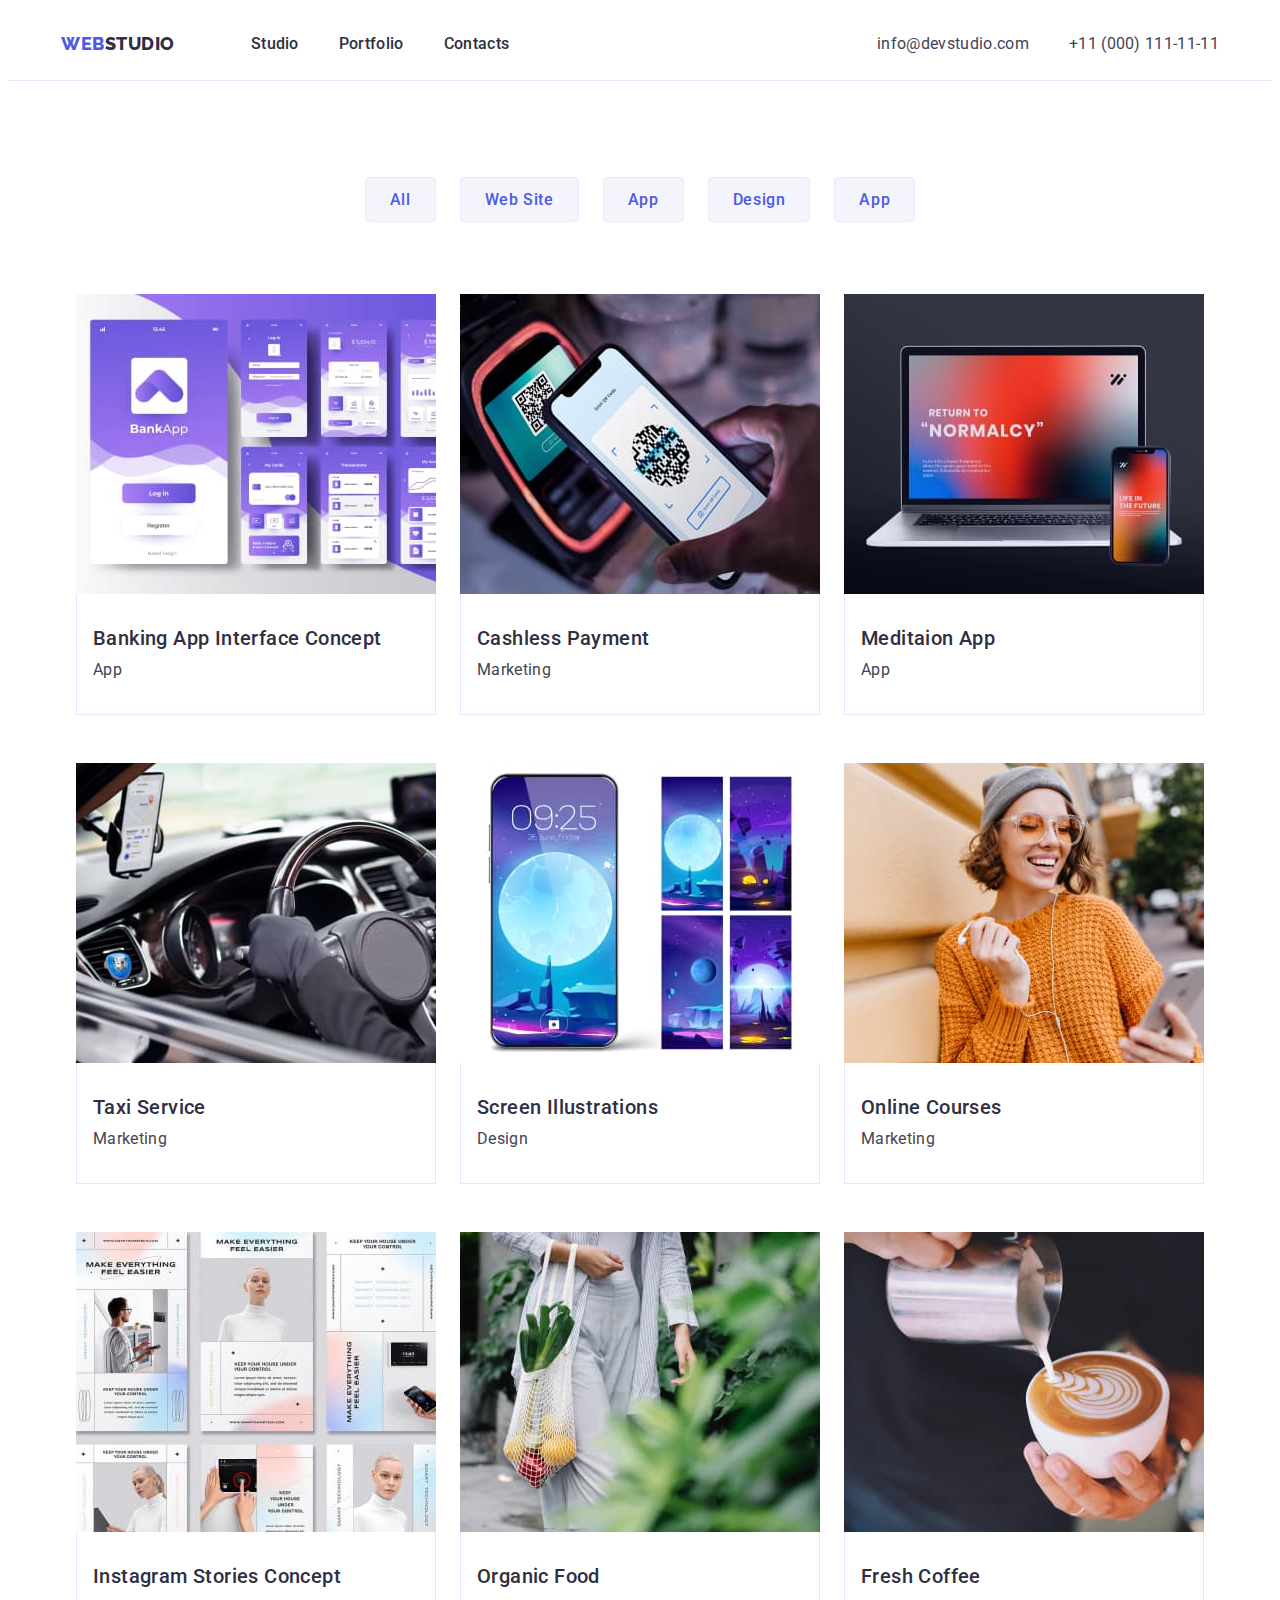
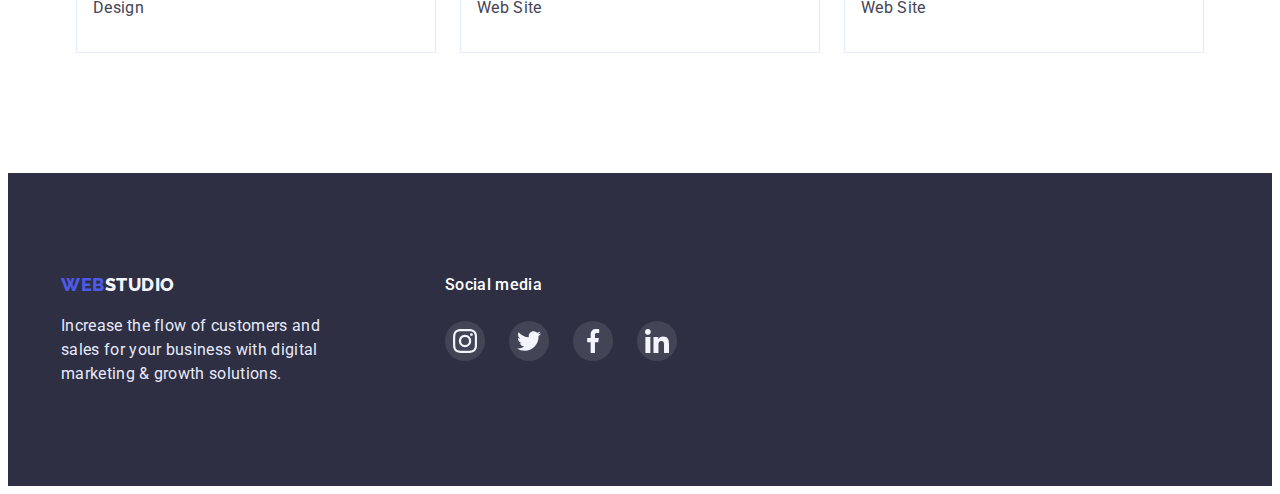
==== portfolio.html @ 9e955ab5 "1" ====
<!DOCTYPE html>
<html lang="en">
<head>
    <meta charset="UTF-8">
    <meta http-equiv="X-UA-Compatible" content="IE=edge">
    <meta name="viewport" content="width=device-width, initial-scale=1.0">
    <title>WebStudio</title>
    <link rel="preconnect" href="https://fonts.googleapis.com">
    <link rel="preconnect" href="https://fonts.gstatic.com" crossorigin>
    <link href="https://fonts.googleapis.com/css2?family=Raleway:wght@800&family=Roboto:wght@400;500;700;900&display=swap"
        rel="stylesheet">
    <link rel="stylesheet" href="https://cdnjs.cloudflare.com/ajax/libs/modern-normalize/1.1.0/modern-normalize.min.css"
        integrity="sha512-wpPYUAdjBVSE4KJnH1VR1HeZfpl1ub8YT/NKx4PuQ5NmX2tKuGu6U/JRp5y+Y8XG2tV+wKQpNHVUX03MfMFn9Q=="
        crossorigin="anonymous" referrerpolicy="no-referrer" />

    <link rel="stylesheet" href="./css/styles.css">
</head>
<body>
    <header class="header">
        <div class="container">
            <div class="header-container">
                <nav class="header-nav">
                    <a class="logo-web" href="./index.html">Web<span class="logo-dark">studio</span></a>
                    <ul class="header-link">
                        <li class="header-menu"> <a class="nav-link" href="./index.html">Studio</a></li>
                        <li class="header-menu"> <a class="nav-link" href="./portfolio.html">Portfolio</a></li>
                        <li class="header-menu"> <a class="nav-link" href="">Contacts</a></li>
                    </ul>
                </nav>
                <address>
                    <ul class="address-link">
                        <li> <a class="address-menu" href="mailto:info@devstudio.com">info@devstudio.com</a></li>
                        <li> <a class="address-menu" href="tel:+110001111111">+11 (000) 111-11-11</a></li>
                    </ul>
                </address>
            </div>
        </div>
    </header>
    <main>
    <!-- portfolio section -->
        <section class="section-portfolio">
            <div class="container nav-portfolio">
                <h1 hidden>features</h1>
                <ul class="nav-button">
                    <li><button class="filter-button" type="button">All</button></li>
                    <li><button class="filter-button" type="button">Web Site</button></li>
                    <li><button class="filter-button" type="button">App</button></li>
                    <li><button class="filter-button" type="button">Design</button></li>
                    <li><button class="filter-button" type="button">App</button></li>
                </ul>
            </div>
            <div class="container cards">
                <ul class="cards-item">
                    <li class="card">
                        <img src="./images/app-interface.jpg" alt="mobile interface" width="360" height="300">
                        <div class="cards-text">
                        <h2 class="filter-title">Banking App Interface Concept</h2>
                        <p>App</p>
                        </div>
                    </li>
                    <li class="card">
                        <img src="./images/cashless-payment.jpg" alt="mobile app" width="360" height="300">
                        <div class="cards-text">
                        <h2 class="filter-title">Cashless Payment</h2>
                        <p>Marketing</p>
                        </div>
                    </li>
                    <li class="card">
                        <img src="./images/laptop.jpg" alt="laptop" width="360" height="300">
                        <div class="cards-text">
                        <h2 class="filter-title">Meditaion App</h2>
                        <p>App</p>
                        </div>
                    </li>
                    <li class="card">
                        <img src="./images/driver.jpg" alt="driver" width="360" height="300">
                        <div class="cards-text">
                        <h2 class="filter-title">Taxi Service</h2>
                        <p>Marketing</p>
                        </div>
                    </li>
                    <li class="card">
                        <img src="./images/mobile-screen.jpg" alt="mobile screen" width="360" height="300">
                        <div class="cards-text">
                        <h2 class="filter-title">Screen Illustrations</h2>
                        <p>Design</p>
                        </div>
                    </li>
                    <li class="card">
                        <img src="./images/gerl.jpg" alt="girl in orange sweater" width="360" height="300">
                        <div class="cards-text">
                        <h2 class="filter-title">Online Courses</h2>
                        <p>Marketing</p>
                        </div>
                    </li>
                    <li class="card">
                        <img src="./images/instagram-stories.jpg" alt="instagram page" width="360" height="300">
                        <div class="cards-text">
                        <h2 class="filter-title">Instagram Stories Concept</h2>
                        <p>Design</p>
                        </div>
                    </li>
                    <li class="card">
                        <img src="./images/vegetables.jpg" alt="vegetables" width="360" height="300">
                        <div class="cards-text">
                        <h2 class="filter-title">Organic Food</h2>
                        <p>Web Site</p>
                        </div>
                    </li>
                    <li class="card">
                        <img src="./images/cup-of-coffee.jpg" alt="cup of coffee" width="360" height="300">
                        <div class="cards-text">
                        <h2 class="filter-title">Fresh Coffee</h2>
                        <p>Web Site</p>
                        </div>
                    </li>
                </ul>
            </div>
        </section>
    </main>
    <footer class="footer-back">
        <div class="container footer-container">
            <div class="footer-item">
                <a class="logo-web" href="./index.html">Web<span class="logo-light">studio</span></a>
                <p class="footer-text">Increase the flow of customers and sales for your business with digital marketing &
                    growth solutions.</p>
            </div>
            <div class="social-footer">
                <h2 class="social-footer-title">Social media</h2>
                <ul class="social-list">
                    <li class="social-item-footer"><a class="social-link-footer" href="#"><svg class="social-icon-footer">
                                <use href="./images/icons.svg#icon-instagram"></use>
                            </svg></a></li>
                    <li class="social-item-footer"><a class="social-link-footer" href="#"><svg class="social-icon-footer">
                                <use href="./images/icons.svg#icon-twitter"></use>
                            </svg></a></li>
                    <li class="social-item-footer"><a class="social-link-footer" href="#"><svg class="social-icon-footer">
                                <use href="./images/icons.svg#icon-facebook"></use>
                            </svg></a></li>
                    <li class="social-item-footer"><a class="social-link-footer" href="#"><svg class="social-icon-footer">
                                <use href="./images/icons.svg#icon-linkedin"></use>
                            </svg></a></li>
                </ul>
            </div>
        </div>
    </footer>
</body>
</html>
---- css/styles.css ----
:root {
        --color-primary: #434455;
        --color-secondary: #E7E9FC;
        --color-dark-bg: #2E2F42;
        --color-brand: #4D5AE5;
        --color-light: #fff;
        --color-light-bg: #F4F4FD;
        --color-bg-button: #404BBF;
}
p,
h1,
h2,
h3,
h4,
h5,
h6 {
        margin-top: 0;
        margin-bottom: 0;
}
ul {
        list-style: none;
        margin: 0;
        padding-left: 0;
}
img {
        display: block;
        max-width: 100%;
        height: auto;}
body {
        color: var(--color-primary);
        font-family: 'Roboto', sans-serif;
        font-weight: 400;
        line-height: 1.5;
        font-size: 16px;
        letter-spacing: 0.02em;
}
.header {
        border-bottom: 1px solid #E7E9FC;
}
.container {
        
        max-width: 1158px;
        margin: 0 auto;
        padding: 0 15px;
}
.header-container {
        display: flex;
        align-items: center;
        height: 72px;
        width: 100%;       
}
.header-nav {
        display: flex;
        align-items: center;
        flex-grow: 1;
        gap: 76px;
}
.header-link {
        list-style-type: none;
        display: flex;
        flex-direction: row;
        align-items: flex-start;
        gap: 40px;

}
.header-menu {
        display: flex;
}

/* Логотип */
.logo-web {
        color: var(--color-brand);
        font-family: 'Raleway',sans-serif;
        font-weight: 800;
        font-size: 18px;
        line-height: 1.33;
        letter-spacing: 0.03em;
        text-transform: uppercase;
        text-decoration: none;
        padding-top: 20px;
        padding-bottom: 20px;
}
.logo-dark {
        font-family: 'Raleway',sans-serif;
        font-weight: 800;
        font-size: 18px;
        line-height: 1.33;
        letter-spacing: 0.03em;
        text-transform: uppercase;
        color: var(--color-dark-bg);
}
.logo-light {
        color: var(--color-light-bg);
        font-family:'Raleway',sans-serif;
        font-weight: 800;
        font-size: 18px;
        line-height: 1.16;
        letter-spacing: 0.03em;
        text-transform: uppercase;
}
/* шапка */
.nav-link {
        text-decoration: none;
        color: var(--color-dark-bg);
        font-size: 16px;
        font-weight: 500;
        line-height: 1.5;
        letter-spacing: 0.02em;
        padding: 24px 0;
        }
.nav-link:hover,
.nav-link:focus {
        color: var(--color-bg-button);
        text-decoration: none;
        font-weight: 500;
        font-size: 16px;
        line-height: 1.5;

}
.address-link {
        list-style-type: none;
        display: flex;
        align-items: center;
        gap: 40px;
}
.address-menu {
        color: var(--color-primary);
        text-decoration: none;
        font-size: 16px;
        line-height: 1.5;
        font-style: normal;
        letter-spacing: 0.02em;
        
}
.address-menu:hover,
.address-menu:focus {
        color: var(--color-bg-button);
        text-decoration: none;
        font-size: 16px;
        line-height: 1.5;
        font-style: normal;
}
/* секция герой */
.hero-section {
        background-color: var(--color-dark-bg);
        padding: 188px 0;
        background-image: linear-gradient(rgba(46, 47, 66, 0.7), rgba(46, 47, 66, 0.7)), url('../images/people-office.jpg');
        background-repeat: no-repeat;
        background-position: center;
        background-size: cover;  
        max-width: 1440px;
        margin: 0 auto;
}
.hero-wrapper {
        display: flex;
        align-items: center;
        justify-content: center;
        flex-direction: column;
        gap: 48px;      
}
.hero-title {
        color: var(--color-light);
        font-weight: 700;
        font-size: 56px;
        line-height: 1.07;
        letter-spacing: 0.02em;
        max-width: 496px;
        text-align: center;   


}
.hero-button {
        color: var(--color-light);
        font-size: 16px;
        font-weight: 500;
        font-family: 'Roboto',sans-serif;
        line-height: 1.5;
        letter-spacing: 0.04em;
        background-color: var(--color-brand);
        box-shadow: 0px 4px 4px rgba(0, 0, 0, 0.15);
        border-radius: 4px;
        cursor: pointer;
        display: flex;
        flex-direction: row;
        align-items: flex-start;
        padding: 16px 32px;
        gap: 10px;
        border-color: var(--color-brand);
}
.hero-button:hover,
.hero-button:focus{
        color: var(--color-light);
        font-weight: 500;
        background: var(--color-bg-button);
        box-shadow: 0px 4px 4px rgba(0, 0, 0, 0.15);
        border-radius: 4px;
}
/* секция слогон! */
.features-section {
        padding: 120px 0;
}
.features-list {
        display: flex;
        align-items: flex-start;
        margin: 0;
        padding: 0;
        justify-content: space-between;
        gap: 24px;
}
.features-icons {
        display: flex;
        align-items: center;
        width: 100%;
                height: 100%;
        padding: 24px 100px;
        background-color: #F4F4FD;
        border-radius: 4px;
        fill: #2E2F42;
        margin-bottom: 8px;        
}
.features-icon {
        width: 64px;
        height: 64px;
}
.features-item {
        width: calc(100% / 3 - 72px);
        
}
.description-list{
        display: flex;
        align-items: flex-start;
        margin: 0;
        padding: 0;
        justify-content: space-between;
        flex-grow: 1;
}
.description-section {
        padding-bottom: 120px;
}
.slogan-title {
        color: var(--color-dark-bg);
        letter-spacing: 0.02em;
        font-weight: 500;
        font-size: 20px;
        line-height: 1.2;
        margin-bottom: 8px;
}

/* секция чем занимаются */
.secondary-title {
        color: var(--color-dark-bg);
        font-weight: 700;
        font-size: 36px;
        line-height: 1.11;
        letter-spacing: 0.02em;
        text-align: center;
        margin-bottom: 72px;
}

/* секция команда */
.section-team {
        background:var(--color-light-bg);
        padding: 120px 0;
}
.team-title {
        color: var(--color-dark-bg);
        font-weight: 700;
        font-size: 36px;
        line-height: 1.11;
        letter-spacing: 0.02em;
        text-align: center;
        margin-bottom: 72px;
}
.team-link {
        display: flex;
        gap: 24px;
        margin: 0;
        padding-left: 0;
        
}
.team-item {
        text-align: center;
        flex-basis: calc((100%/4)-72px);
        background: #FFFFFF;
        box-shadow: 0px 1px 6px rgba(46, 47, 66, 0.08), 0px 1px 1px rgba(46, 47, 66, 0.16), 0px 2px 1px rgba(46, 47, 66, 0.08);
        border-radius: 0px 0px 4px 4px;   
}
.team-names {
        color: var(--color-dark-bg);
        font-weight: 500;
        font-size: 20px;
        line-height: 1.2;
        letter-spacing: 0.02em;
        padding-bottom: 8px;
}
.team-text {
        padding: 32px 0;
}
/* секция клиенты */
.client-title {
        color: var(--color-dark-bg);
        font-weight: 700;
        font-size: 36px;
        line-height: 1.11;
        letter-spacing: 0.02em;
        text-align: center;
        margin-bottom: 72px;}
.section-client {
        padding: 120px 0;
}
.client-list{
        display: flex;
        gap: 24px;
        justify-content: center;
}
.client-link {
        
}
.client-icon {
        display: flex;
        width: 168px;
        height: 88px;
        color: #8E8F99;
        border: 1px solid #8E8F99;
        border-radius: 4px;
        flex-direction: row;
        align-items: center;
        justify-content: center;
}

.client-icons {
        display: inline-block;
        width: 104px;
        height: 56px;
        fill: currentColor;
}

.client-icon:hover,
.client-icon:focus{
        color: #404BBF;
        border-color:  #404BBF;
}


/* подвал */
.footer-container {
        display: flex;
        gap: 120px;
}
.footer-item {
        width: 264px;

}
.footer-back {
        background: var(--color-dark-bg);
        padding: 100px 0;
}
.footer-text {
        color: var(--color-secondary);
        margin-top: 16px;
}
.social-footer {
        display: flex;  
        flex-direction: column;   
        gap: 16px;
}
.social-footer-title {
        font-family: 'Roboto', sans-serif;
        font-style: normal;
        font-weight: 500;
        font-size: 16px;
        line-height: 1.5;
        letter-spacing: 0.02em;
        color: #FFFFFF;
}
.social-icon-footer {
        width: 24px;
        height: 24px;
}
.social-item-footer{
        width: 40px;
        height: 40px;
}
.social-link-footer{
        display: flex;
        align-items: center;
        justify-content: center;
        width: 100%;
        height: 100%;
        fill: #F4F4FD;
        border-radius: 50%;
        background: rgba(255, 255, 255, 0.1);
}
.social-link-footer:hover,
.social-link-footer:focus {
        background-color: #31D0AA;
}
/* секция фильтр */
.nav-portfolio {
        display: flex;
        justify-content: center;
        gap: 24px;
        margin-bottom: 72px;
}
.nav-button {
        display: flex;
        gap: 24px;
        
}
.filter-button {
        color: var(--color-brand);
        font-weight: 500;  
        font-size: 16px;
        font-family: 'Roboto', sans-serif;
        letter-spacing: 0.04em;
        background: var(--color-light-bg);
        border: 1px solid var(--color-secondary);
        border-radius: 4px;
        cursor: pointer;
        padding: 12px 24px;
}

.filter-button:hover,
.filter-button:focus {
        color: var(--color-light);
        font-weight: 500;
        background: var(--color-bg-button);
        box-shadow: 0px 3px 1px rgba(0, 0, 0, 0.1), 0px 2px 1px rgba(0, 0, 0, 0.08), 0px 2px 2px rgba(0, 0, 0, 0.12);
        border-radius: 4px;
        border-color: var(--color-brand);
}
.filter-title {
        color: var(--color-dark-bg);
        font-weight: 500;
        font-size: 20px;
        line-height: 1.2;
        letter-spacing: 0.02em;
        margin-bottom: 8px;
}
.section-portfolio {
        padding: 96px 0 120px 0;
}
.cards {
        display: flex;
        flex-direction: column;
        
}
.cards-item {
        display: flex;
        flex-wrap: wrap;
        justify-content: center;
        column-gap: 24px;
        row-gap: 48px;
        flex-basis: calc(100% / 3 - 48px);
        padding-left: 0;
        margin: 0;    
}
.cards-text {
        padding: 32px;
        padding-left: 16px;
        border: solid #E7E9FC;
        border-width: 0 1px 1px 1px;
}
.card:hover,
.card:focus {
        box-shadow: 0px 1px 6px rgba(46, 47, 66, 0.08), 0px 1px 1px rgba(46, 47, 66, 0.16), 0px 2px 1px rgba(46, 47, 66, 0.08);
}
/* social */
.social-list {
        display: flex;
        gap: 24px;
        justify-content: center;
        margin-top: 8px;
}
.social-link {
        display: flex;
        align-items: center;  
        justify-content: center;
        width: 100%;
        height: 100%;
        background-color: #4D5AE5;
        border-radius: 50%;
}
.social-link:hover,
.social-link:focus {
        background-color: #404BBF;
}
.social-item {   
        width: 40px;
        height: 40px;
}
.social-icon {
        width: 16px;
        height: 16px;
        fill: #F4F4FD;
}
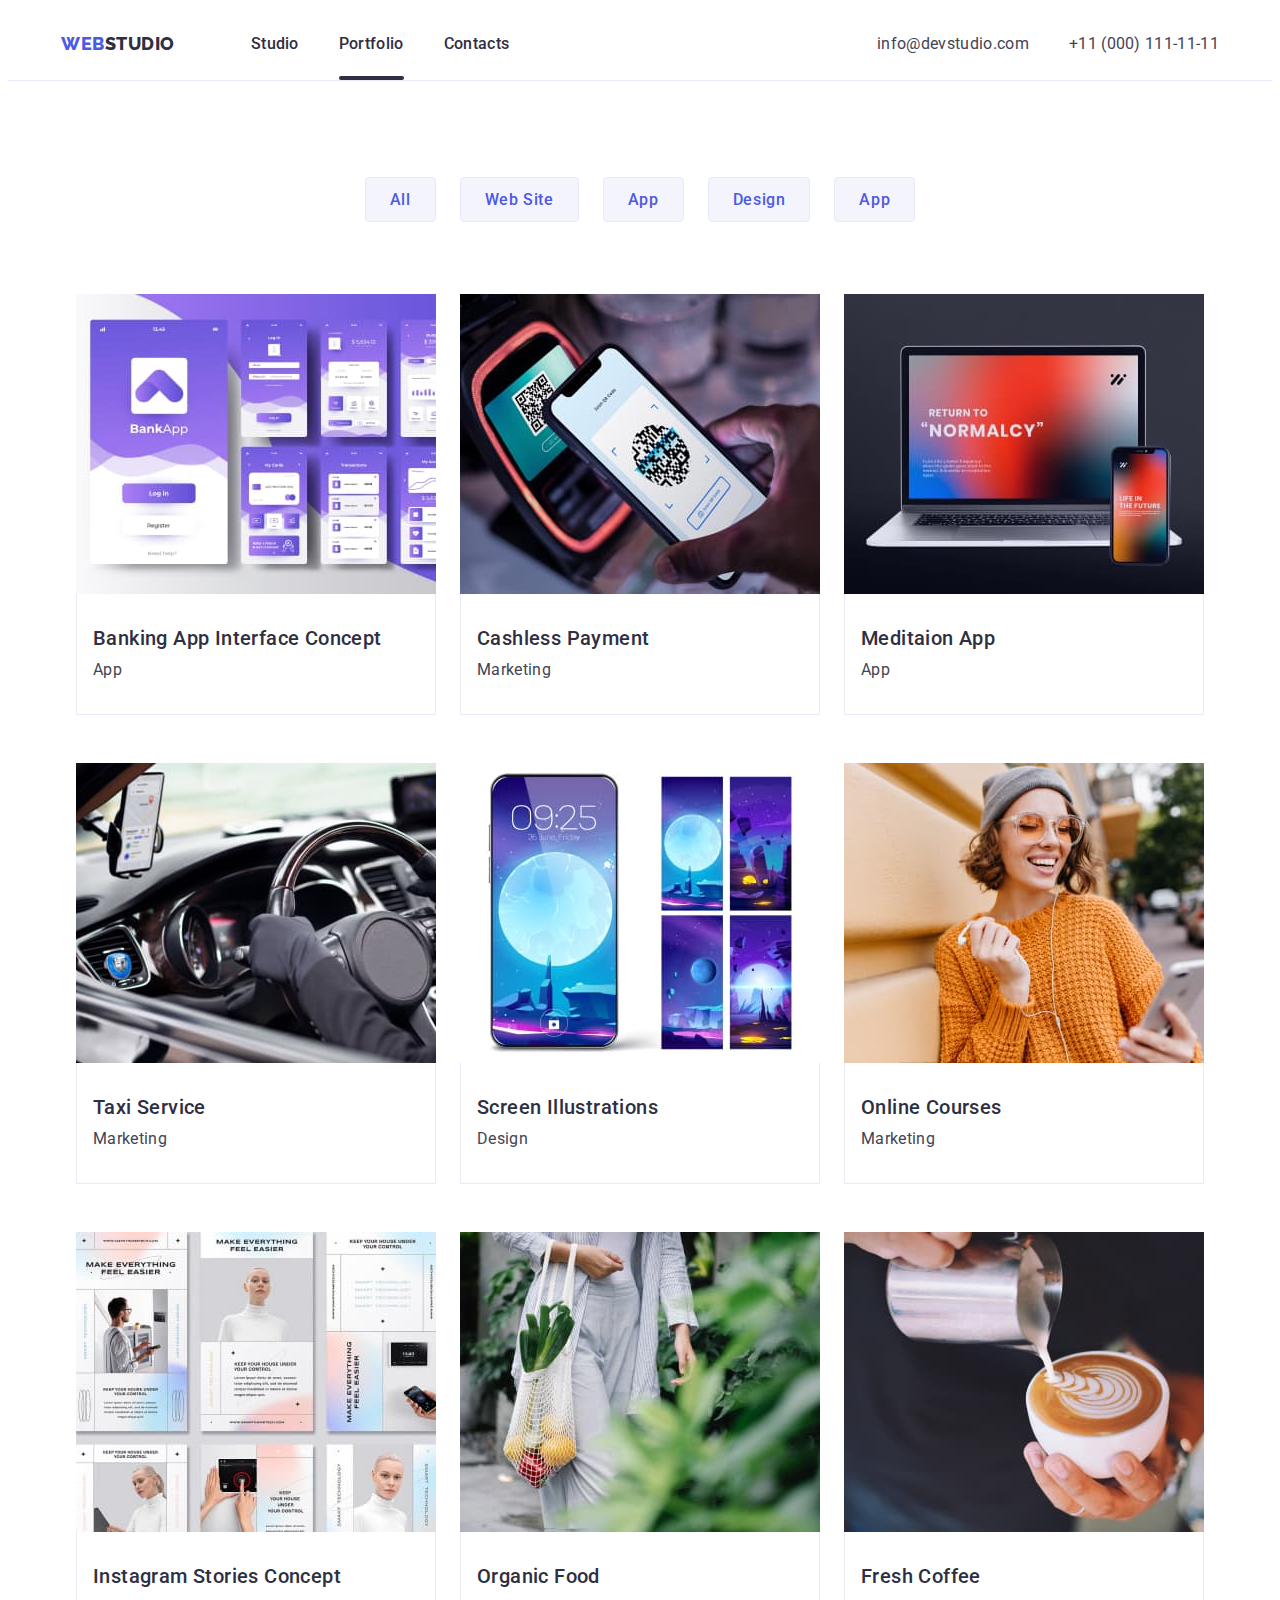
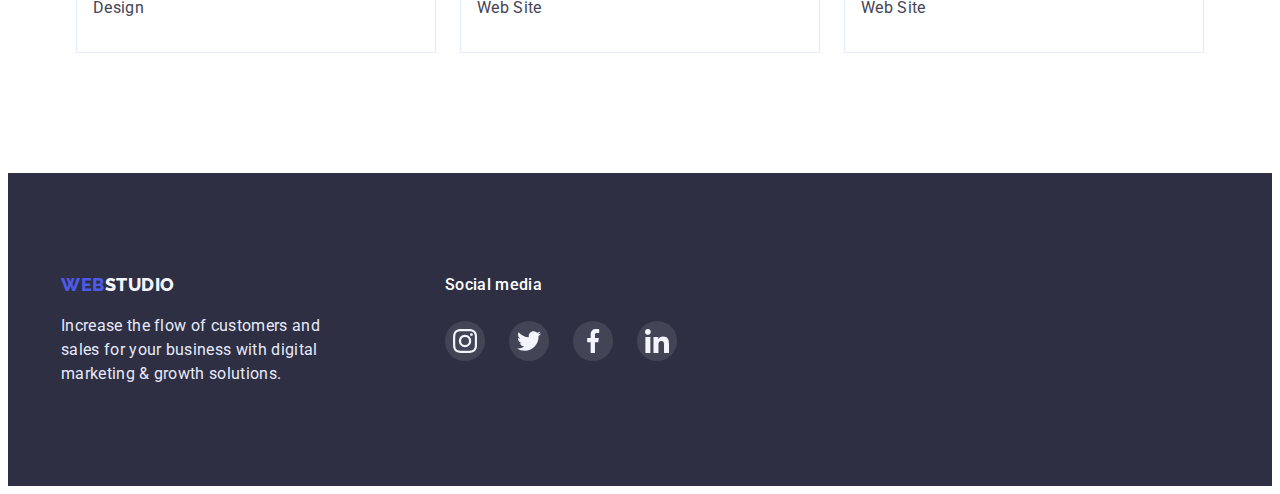
==== commit d449dbe8: "current{+}" ====
--- a/portfolio.html
+++ b/portfolio.html
@@ -23,7 +23,7 @@
                     <a class="logo-web" href="./index.html">Web<span class="logo-dark">studio</span></a>
                     <ul class="header-link">
                         <li class="header-menu"> <a class="nav-link" href="./index.html">Studio</a></li>
-                        <li class="header-menu"> <a class="nav-link" href="./portfolio.html">Portfolio</a></li>
+                        <li class="header-menu"> <a class="nav-link current" href="./portfolio.html">Portfolio</a></li>
                         <li class="header-menu"> <a class="nav-link" href="">Contacts</a></li>
                     </ul>
                 </nav>
--- a/css/styles.css
+++ b/css/styles.css
@@ -100,6 +100,7 @@
 }
 /* шапка */
 .nav-link {
+        position: relative;
         text-decoration: none;
         color: var(--color-dark-bg);
         font-size: 16px;
@@ -108,6 +109,16 @@
         letter-spacing: 0.02em;
         padding: 24px 0;
         }
+.nav-link.current::after {
+        position: absolute;
+        content: '';
+        left: 0;
+        width: 100%;
+        height: 4px;
+        border-radius: 2px;
+        background-color: currentColor;
+        bottom: 0;
+}
 .nav-link:hover,
 .nav-link:focus {
         color: var(--color-bg-button);
@@ -313,9 +324,9 @@
         gap: 24px;
         justify-content: center;
 }
-.client-link {
-        
-}
+/* .client-link {
+        
+} */
 .client-icon {
         display: flex;
         width: 168px;
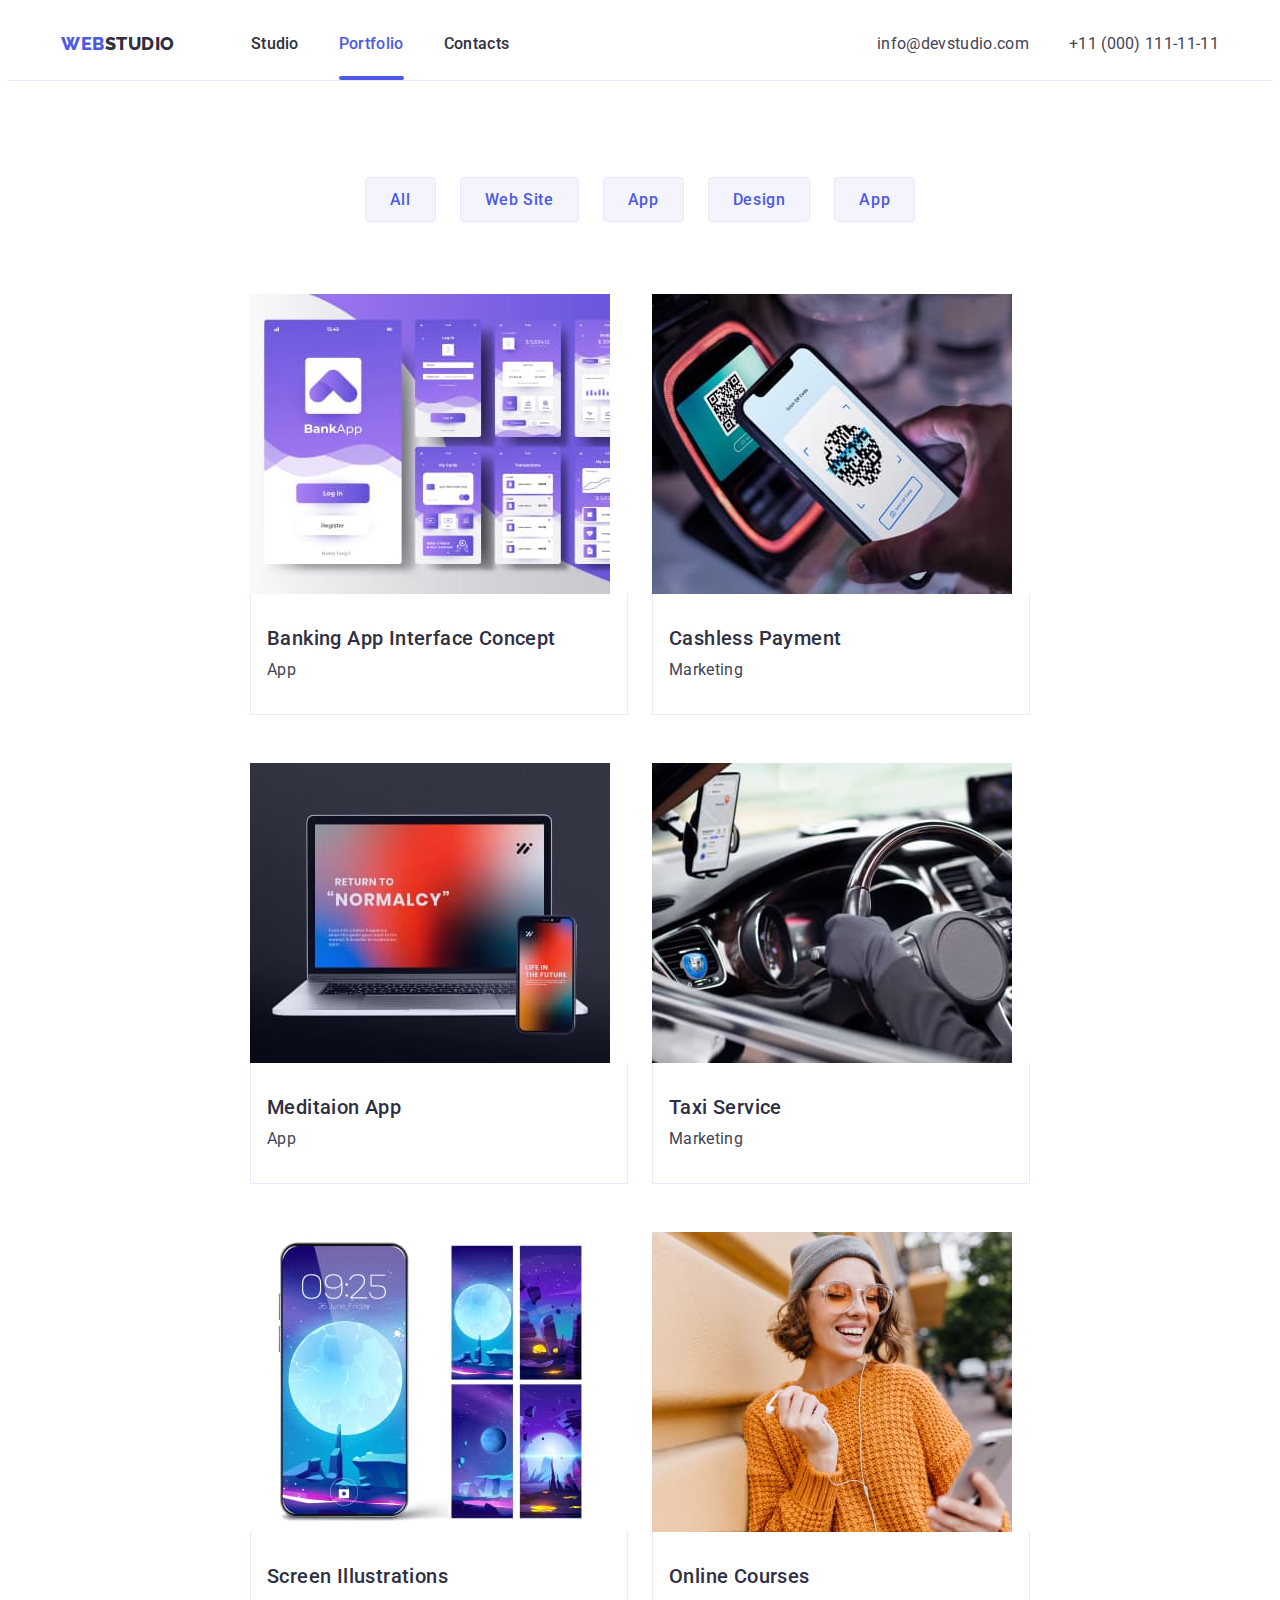
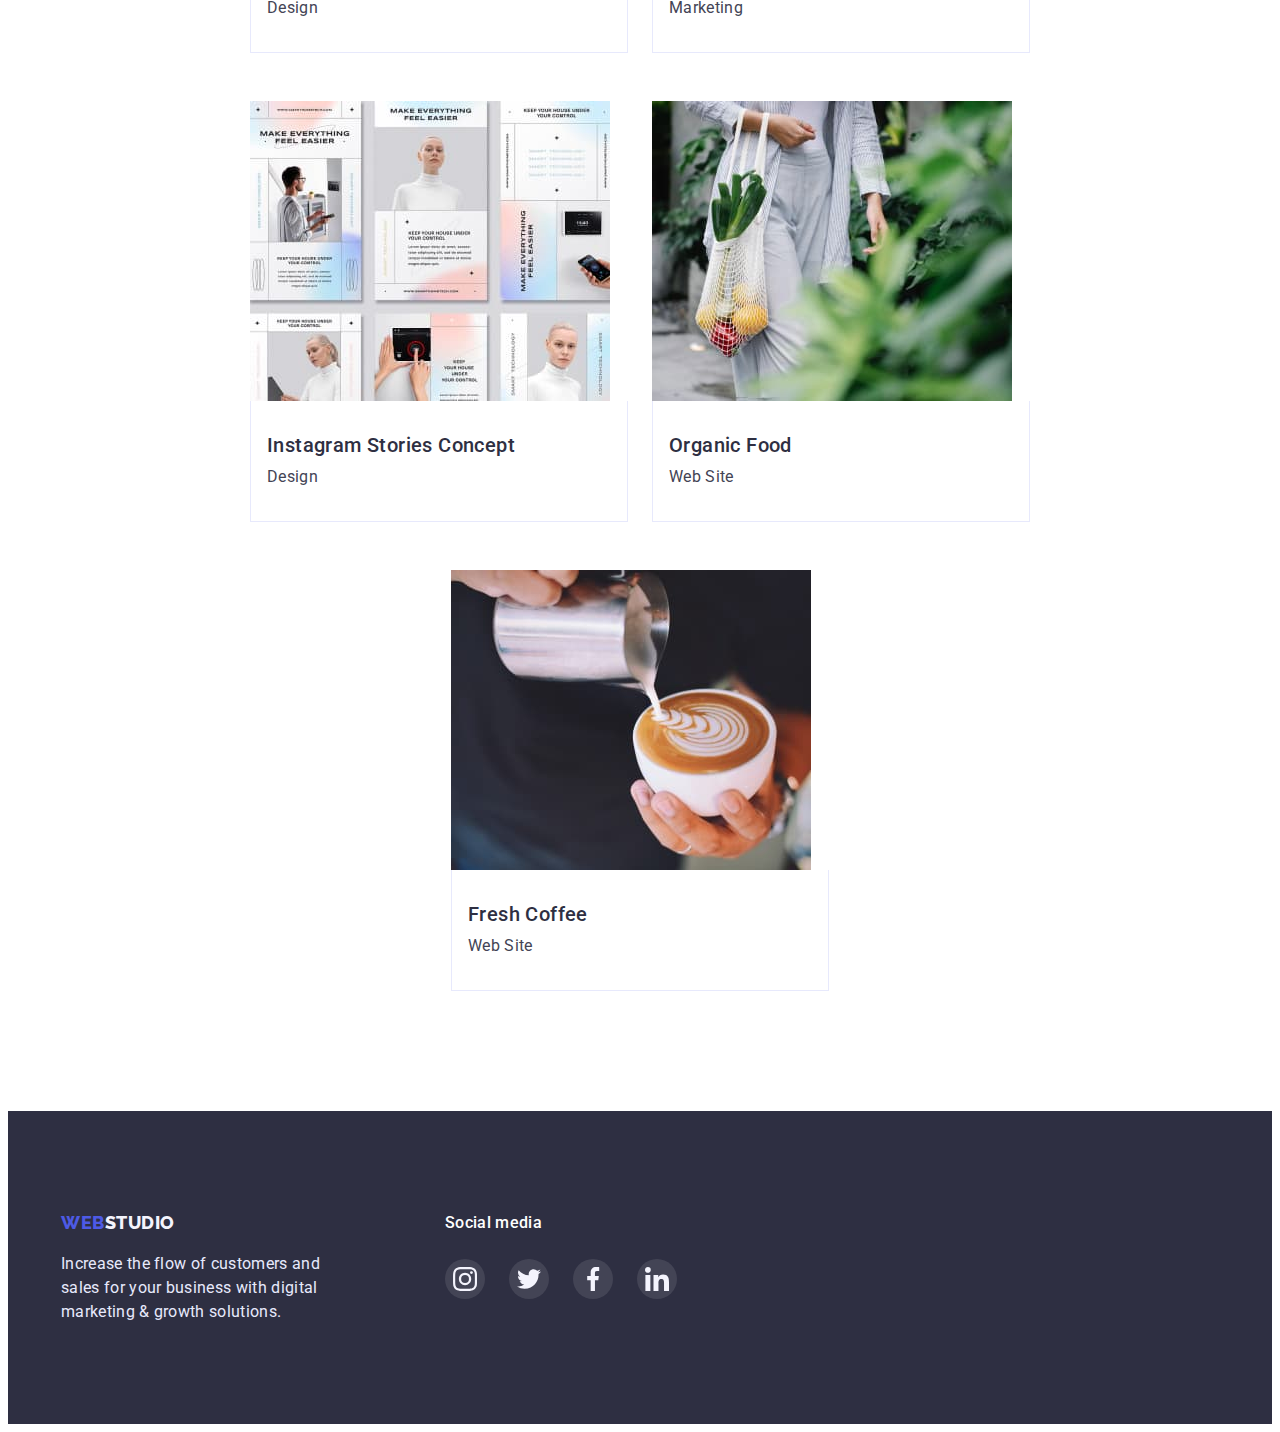
==== commit d8f0e221: "123" ====
--- a/portfolio.html
+++ b/portfolio.html
@@ -52,63 +52,108 @@
             <div class="container cards">
                 <ul class="cards-item">
                     <li class="card">
+                        <div class="cards-description">
                         <img src="./images/app-interface.jpg" alt="mobile interface" width="360" height="300">
+                            <div class="cards-overlay">    
+                                <p>14 Stylish and User-Friendly App Design Concepts · Task Manager App · Calorie Tracker App · Exotic Fruit Ecommerce App · Cloud Storage App</p>
+                            </div>
+                        </div>
                         <div class="cards-text">
                         <h2 class="filter-title">Banking App Interface Concept</h2>
                         <p>App</p>
                         </div>
                     </li>
                     <li class="card">
+                        <div class="cards-description">
                         <img src="./images/cashless-payment.jpg" alt="mobile app" width="360" height="300">
+                            <div class="cards-overlay">
+                                <p>14 Stylish and User-Friendly App Design Concepts · Task Manager App · Calorie Tracker App · Exotic Fruit Ecommerce App · Cloud Storage App</p>
+                            </div>
+                        </div>
                         <div class="cards-text">
                         <h2 class="filter-title">Cashless Payment</h2>
                         <p>Marketing</p>
                         </div>
                     </li>
                     <li class="card">
+                        <div class="cards-description">
                         <img src="./images/laptop.jpg" alt="laptop" width="360" height="300">
+                            <div class="cards-overlay">    
+                                <p>14 Stylish and User-Friendly App Design Concepts · Task Manager App · Calorie Tracker App · Exotic Fruit Ecommerce App · Cloud Storage App</p>
+                            </div>
+                        </div>
                         <div class="cards-text">
                         <h2 class="filter-title">Meditaion App</h2>
                         <p>App</p>
                         </div>
                     </li>
                     <li class="card">
+                        <div class="cards-description">
                         <img src="./images/driver.jpg" alt="driver" width="360" height="300">
+                            <div class="cards-overlay">    
+                                <p>14 Stylish and User-Friendly App Design Concepts · Task Manager App · Calorie Tracker App · Exotic Fruit Ecommerce App · Cloud Storage App</p>
+                            </div>
+                        </div>
                         <div class="cards-text">
                         <h2 class="filter-title">Taxi Service</h2>
                         <p>Marketing</p>
                         </div>
                     </li>
                     <li class="card">
+                        <div class="cards-description">
                         <img src="./images/mobile-screen.jpg" alt="mobile screen" width="360" height="300">
+                            <div class="cards-overlay">
+                                <p>14 Stylish and User-Friendly App Design Concepts · Task Manager App · Calorie Tracker App · Exotic Fruit Ecommerce App · Cloud Storage App</p>
+                            </div>
+                        </div>
                         <div class="cards-text">
                         <h2 class="filter-title">Screen Illustrations</h2>
                         <p>Design</p>
                         </div>
                     </li>
                     <li class="card">
+                        <div class="cards-description">
                         <img src="./images/gerl.jpg" alt="girl in orange sweater" width="360" height="300">
+                            <div class="cards-overlay">    
+                                <p>14 Stylish and User-Friendly App Design Concepts · Task Manager App · Calorie Tracker App · Exotic Fruit Ecommerce App · Cloud Storage App</p>
+                            </div>
+                        </div>
                         <div class="cards-text">
                         <h2 class="filter-title">Online Courses</h2>
                         <p>Marketing</p>
                         </div>
                     </li>
                     <li class="card">
+                        <div class="cards-description">
                         <img src="./images/instagram-stories.jpg" alt="instagram page" width="360" height="300">
+                            <div class="cards-overlay">
+                                <p>14 Stylish and User-Friendly App Design Concepts · Task Manager App · Calorie Tracker App · Exotic Fruit Ecommerce App · Cloud Storage App</p>
+                            </div>
+                        </div>
                         <div class="cards-text">
                         <h2 class="filter-title">Instagram Stories Concept</h2>
                         <p>Design</p>
                         </div>
                     </li>
                     <li class="card">
+                        <div class="cards-description">
                         <img src="./images/vegetables.jpg" alt="vegetables" width="360" height="300">
+                            <div class="cards-overlay">
+                                <p>14 Stylish and User-Friendly App Design Concepts · Task Manager App · Calorie Tracker App · Exotic Fruit Ecommerce App · Cloud Storage App</p>
+                            </div>
+                        </div>
                         <div class="cards-text">
                         <h2 class="filter-title">Organic Food</h2>
                         <p>Web Site</p>
                         </div>
                     </li>
                     <li class="card">
+                        <div class="cards-description">
                         <img src="./images/cup-of-coffee.jpg" alt="cup of coffee" width="360" height="300">
+                            <div class="cards-overlay">
+                                <p>14 Stylish and User-Friendly App Design Concepts · Task Manager App · Calorie Tracker App · Exotic Fruit Ecommerce App · Cloud Storage App</p>
+                            </div>
+                        </div>
                         <div class="cards-text">
                         <h2 class="filter-title">Fresh Coffee</h2>
                         <p>Web Site</p>
--- a/css/styles.css
+++ b/css/styles.css
@@ -6,6 +6,7 @@
         --color-light: #fff;
         --color-light-bg: #F4F4FD;
         --color-bg-button: #404BBF;
+        --transition: 250ms cubic-bezier(0.4, 0, 0.2, 1);
 }
 p,
 h1,
@@ -109,6 +110,9 @@
         letter-spacing: 0.02em;
         padding: 24px 0;
         }
+        .nav-link.current {
+                color: var(--color-brand);
+        }
 .nav-link.current::after {
         position: absolute;
         content: '';
@@ -126,7 +130,9 @@
         font-weight: 500;
         font-size: 16px;
         line-height: 1.5;
-
+        transition-property: color;
+        transition-duration: 250ms;
+        transition-timing-function: cubic-bezier(0.4, 0, 0.2, 1);
 }
 .address-link {
         list-style-type: none;
@@ -150,6 +156,9 @@
         font-size: 16px;
         line-height: 1.5;
         font-style: normal;
+        transition-property: color;
+        transition-duration: 250ms;
+        transition-timing-function: cubic-bezier(0.4, 0, 0.2, 1);
 }
 /* секция герой */
 .hero-section {
@@ -205,6 +214,9 @@
         background: var(--color-bg-button);
         box-shadow: 0px 4px 4px rgba(0, 0, 0, 0.15);
         border-radius: 4px;
+        transition-property: color;
+        transition-duration: 250ms;
+        transition-timing-function: cubic-bezier(0.4, 0, 0.2, 1);
 }
 /* секция слогон! */
 .features-section {
@@ -350,6 +362,9 @@
 .client-icon:focus{
         color: #404BBF;
         border-color:  #404BBF;
+        transition-property: color;
+        transition-duration: 250ms;
+        transition-timing-function: cubic-bezier(0.4, 0, 0.2, 1);
 }
 
 
@@ -405,6 +420,9 @@
 .social-link-footer:hover,
 .social-link-footer:focus {
         background-color: #31D0AA;
+        transition-property: color;
+        transition-duration: 250ms;
+        transition-timing-function: cubic-bezier(0.4, 0, 0.2, 1);
 }
 /* секция фильтр */
 .nav-portfolio {
@@ -439,6 +457,9 @@
         box-shadow: 0px 3px 1px rgba(0, 0, 0, 0.1), 0px 2px 1px rgba(0, 0, 0, 0.08), 0px 2px 2px rgba(0, 0, 0, 0.12);
         border-radius: 4px;
         border-color: var(--color-brand);
+        transition-property: color;
+        transition-duration: 250ms;
+        transition-timing-function: cubic-bezier(0.4, 0, 0.2, 1);
 }
 .filter-title {
         color: var(--color-dark-bg);
@@ -451,10 +472,18 @@
 .section-portfolio {
         padding: 96px 0 120px 0;
 }
+.card {
+        flex-basis: calc((100% - 48px) / 3);
+        transition: box-shadow var(--transition);
+}
 .cards {
         display: flex;
         flex-direction: column;
         
+}
+.car:hover,
+.car:focus .cards-description {
+
 }
 .cards-item {
         display: flex;
@@ -467,15 +496,36 @@
         margin: 0;    
 }
 .cards-text {
-        padding: 32px;
-        padding-left: 16px;
+        width: 360px;
+        padding: 32px 0 32px 16px;
         border: solid #E7E9FC;
         border-width: 0 1px 1px 1px;
 }
 .card:hover,
-.card:focus {
+.card:focus{
         box-shadow: 0px 1px 6px rgba(46, 47, 66, 0.08), 0px 1px 1px rgba(46, 47, 66, 0.16), 0px 2px 1px rgba(46, 47, 66, 0.08);
 }
+.cards-description {
+        position: relative;
+        overflow: hidden;
+}
+.cards-overlay {
+        padding: 40px 32px 0 32px;
+        color: var(--color-light);
+        background-color: var(--color-brand);
+        position: absolute;
+        top: 0;
+        left: O;
+        width: 100%;
+        height: 100%;
+        transform: translateY(100%);
+        transition: transform var(--transition), color var(--transition), background-color var(--transition);
+}
+.card:hover .cards-overlay,
+.card:focus .cards-overlay {
+        transform: translateY(0);
+}
+
 /* social */
 .social-list {
         display: flex;
@@ -505,3 +555,56 @@
         height: 16px;
         fill: #F4F4FD;
 }
+/* modal */
+.backdrop {
+        position: fixed;
+        top: 0;
+        left: 0;
+        display: flex;
+        align-items: center;
+        justify-content: center;
+        width: 100%;
+        height: 100%;
+        z-index: 100;
+        background-color: rgba(46, 47, 66, 0.4);
+        transition: transform var(--transition), opacity var(--transition), visibility var(--transition), backgrund-color var(--transition);
+}
+.backdrop.is-hidden {
+        opacity: 0;
+        visibility: hidden;
+        pointer-events: none;
+}
+.modal {
+        position: relative;
+        overflow: auto;
+        max-width: 408px;
+        max-height: 576px;
+        width: 100%;
+        height: 100%;
+        opacity: 1;
+        background-color: #fcfcfc;
+        box-shadow: 0px 1px 1px rgb(0 0 0 / 14%), 0px 1px 3px rgb(0 0 0 / 12%), 0px 2px 1px rgb(0 0 0 / 20%);
+        border-radius: 4px;
+        transition: transform var(--transition), opacity var(--transition), visibility var(--transition), backgrund-color var(--transition);
+}
+.modal-close {
+        position: absolute;
+        top: 24px;
+        right: 24px;
+        display: flex;
+        align-items: center;
+        justify-content: center;
+        width: 24px;
+        height: 24px;
+        background-color: #e7e9fc;
+        border: 1px solid rgba(0, 0, 0, 0.1);
+        border-radius: 50%;
+        transition: background-color var(--transition), color var(--transition);
+        cursor: pointer;
+        }
+
+.close {
+        width: 8px;
+        height: 8px;
+        fill: #000;
+}